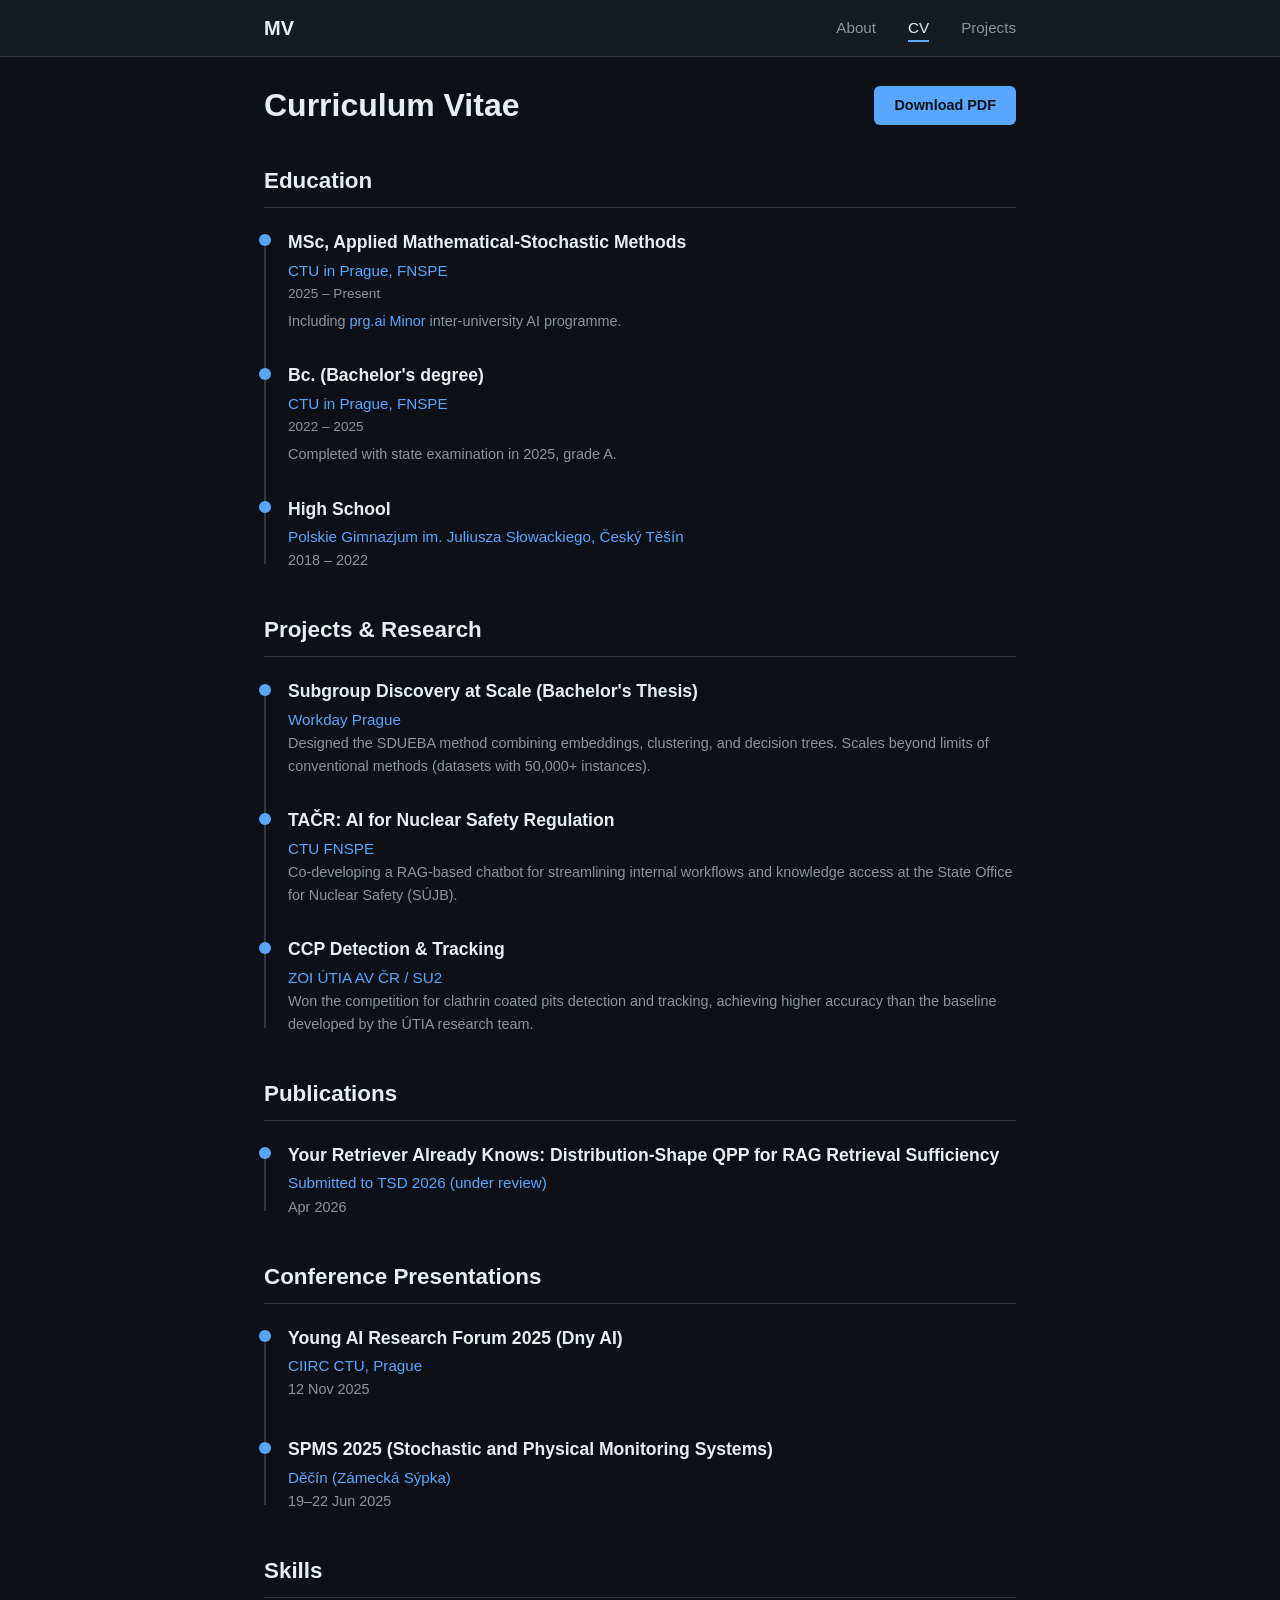
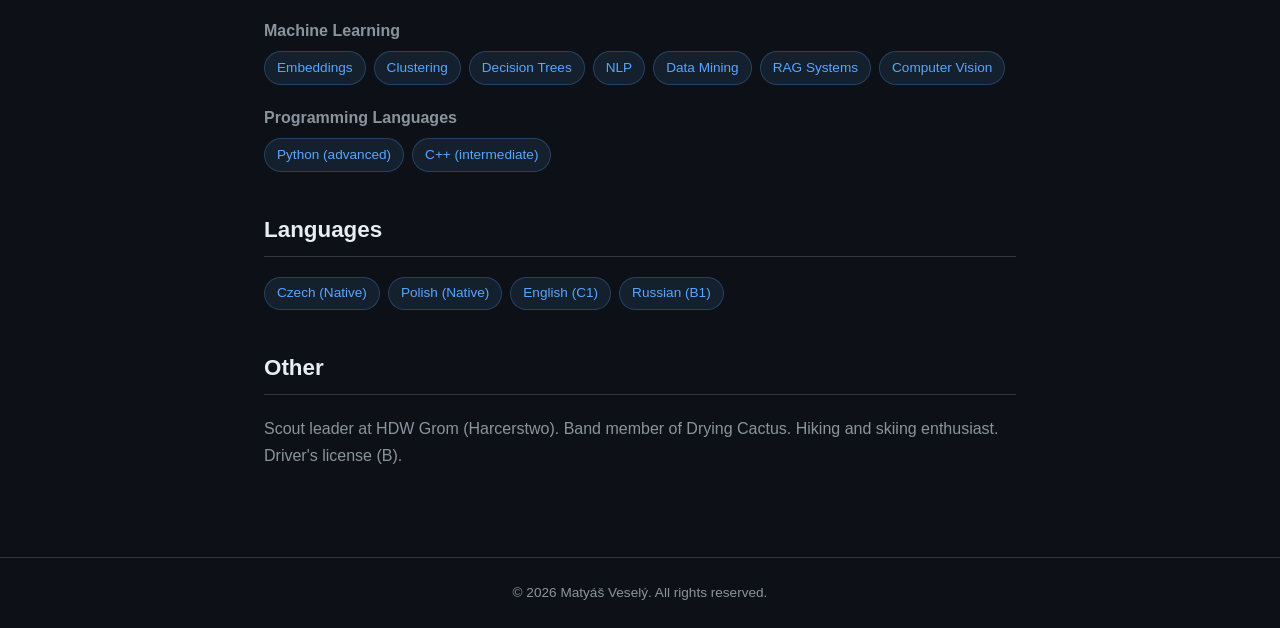
==== cv.html @ 3e8c8349 "Initial commit: personal website Static site with About, CV, and Projects pages. Includes news, a Pu" ====
<!DOCTYPE html>
<html lang="en">
<head>
    <meta charset="UTF-8">
    <meta name="viewport" content="width=device-width, initial-scale=1.0">
    <title>Maty&aacute;&scaron; Vesel&yacute; | CV</title>
    <link rel="stylesheet" href="css/style.css">
</head>
<body>
    <nav class="navbar">
        <div class="nav-container">
            <a href="index.html" class="nav-logo">MV</a>
            <button class="nav-toggle" aria-label="Toggle navigation">
                <span></span>
                <span></span>
                <span></span>
            </button>
            <ul class="nav-links">
                <li><a href="index.html">About</a></li>
                <li><a href="cv.html" class="active">CV</a></li>
                <li><a href="projects.html">Projects</a></li>
            </ul>
        </div>
    </nav>

    <main class="container">
        <div class="cv-header">
            <h1>Curriculum Vitae</h1>
            <a href="#" class="btn">Download PDF</a>
        </div>

        <section class="cv-section">
            <h2>Education</h2>
            <div class="timeline">
                <div class="timeline-item">
                    <div class="timeline-dot"></div>
                    <div class="timeline-content">
                        <h3>MSc, Applied Mathematical-Stochastic Methods</h3>
                        <p class="timeline-place">CTU in Prague, FNSPE</p>
                        <p class="timeline-date">2025 &ndash; Present</p>
                        <p>Including <a href="https://prg.ai/en/minor/">prg.ai Minor</a> inter-university AI programme.</p>
                    </div>
                </div>
                <div class="timeline-item">
                    <div class="timeline-dot"></div>
                    <div class="timeline-content">
                        <h3>Bc. (Bachelor's degree)</h3>
                        <p class="timeline-place">CTU in Prague, FNSPE</p>
                        <p class="timeline-date">2022 &ndash; 2025</p>
                        <p>Completed with state examination in 2025, grade A.</p>
                    </div>
                </div>
                <div class="timeline-item">
                    <div class="timeline-dot"></div>
                    <div class="timeline-content">
                        <h3>High School</h3>
                        <p class="timeline-place">Polskie Gimnazjum im. Juliusza S&#322;owackiego, &#268;esk&yacute; T&#283;&scaron;&iacute;n</p>
                        <p class="timeline-date">2018 &ndash; 2022</p>
                    </div>
                </div>
            </div>
        </section>

        <section class="cv-section">
            <h2>Projects &amp; Research</h2>
            <div class="timeline">
                <div class="timeline-item">
                    <div class="timeline-dot"></div>
                    <div class="timeline-content">
                        <h3>Subgroup Discovery at Scale (Bachelor's Thesis)</h3>
                        <p class="timeline-place">Workday Prague</p>
                        <p>Designed the SDUEBA method combining embeddings, clustering, and decision trees. Scales beyond limits of conventional methods (datasets with 50,000+ instances).</p>
                    </div>
                </div>
                <div class="timeline-item">
                    <div class="timeline-dot"></div>
                    <div class="timeline-content">
                        <h3>TA&#268;R: AI for Nuclear Safety Regulation</h3>
                        <p class="timeline-place">CTU FNSPE</p>
                        <p>Co-developing a RAG-based chatbot for streamlining internal workflows and knowledge access at the State Office for Nuclear Safety (S&Uacute;JB).</p>
                    </div>
                </div>
                <div class="timeline-item">
                    <div class="timeline-dot"></div>
                    <div class="timeline-content">
                        <h3>CCP Detection &amp; Tracking</h3>
                        <p class="timeline-place">ZOI &Uacute;TIA AV &#268;R / SU2</p>
                        <p>Won the competition for clathrin coated pits detection and tracking, achieving higher accuracy than the baseline developed by the &Uacute;TIA research team.</p>
                    </div>
                </div>
            </div>
        </section>

        <section class="cv-section">
            <h2>Publications</h2>
            <div class="timeline">
                <div class="timeline-item">
                    <div class="timeline-dot"></div>
                    <div class="timeline-content">
                        <h3>Your Retriever Already Knows: Distribution-Shape QPP for RAG Retrieval Sufficiency</h3>
                        <p class="timeline-place">Submitted to <a href="https://www.tsdconference.org/" target="_blank" rel="noopener">TSD 2026</a> (under review)</p>
                        <p class="timeline-date">Apr 2026</p>
                    </div>
                </div>
            </div>
        </section>

        <section class="cv-section">
            <h2>Conference Presentations</h2>
            <div class="timeline">
                <div class="timeline-item">
                    <div class="timeline-dot"></div>
                    <div class="timeline-content">
                        <h3>Young AI Research Forum 2025 (Dny AI)</h3>
                        <p class="timeline-place">CIIRC CTU, Prague</p>
                        <p class="timeline-date">12 Nov 2025</p>
                    </div>
                </div>
                <div class="timeline-item">
                    <div class="timeline-dot"></div>
                    <div class="timeline-content">
                        <h3>SPMS 2025 (Stochastic and Physical Monitoring Systems)</h3>
                        <p class="timeline-place">D&#283;&#269;&iacute;n (Z&aacute;meck&aacute; S&yacute;pka)</p>
                        <p class="timeline-date">19&ndash;22 Jun 2025</p>
                    </div>
                </div>
            </div>
        </section>

        <section class="cv-section">
            <h2>Skills</h2>
            <div class="skills-group">
                <h3>Machine Learning</h3>
                <div class="tags">
                    <span class="tag">Embeddings</span>
                    <span class="tag">Clustering</span>
                    <span class="tag">Decision Trees</span>
                    <span class="tag">NLP</span>
                    <span class="tag">Data Mining</span>
                    <span class="tag">RAG Systems</span>
                    <span class="tag">Computer Vision</span>
                </div>
            </div>
            <div class="skills-group">
                <h3>Programming Languages</h3>
                <div class="tags">
                    <span class="tag">Python (advanced)</span>
                    <span class="tag">C++ (intermediate)</span>
                </div>
            </div>
        </section>

        <section class="cv-section">
            <h2>Languages</h2>
            <div class="tags">
                <span class="tag">Czech (Native)</span>
                <span class="tag">Polish (Native)</span>
                <span class="tag">English (C1)</span>
                <span class="tag">Russian (B1)</span>
            </div>
        </section>

        <section class="cv-section">
            <h2>Other</h2>
            <p style="color: var(--text-muted); line-height: 1.7;">
                Scout leader at HDW Grom (Harcerstwo). Band member of Drying Cactus. Hiking and skiing enthusiast. Driver's license (B).
            </p>
        </section>
    </main>

    <footer>
        <div class="container">
            <p>&copy; 2026 Maty&aacute;&scaron; Vesel&yacute;. All rights reserved.</p>
        </div>
    </footer>

    <script src="js/main.js"></script>
</body>
</html>
---- css/style.css ----
/* ===== Reset & Base ===== */
*,
*::before,
*::after {
    margin: 0;
    padding: 0;
    box-sizing: border-box;
}

:root {
    --bg: #0d1117;
    --surface: #161b22;
    --text: #e6edf3;
    --text-muted: #8b949e;
    --accent: #58a6ff;
    --border: #30363d;
}

html {
    scroll-behavior: smooth;
}

body {
    font-family: -apple-system, BlinkMacSystemFont, "Segoe UI", Helvetica, Arial, sans-serif;
    background-color: var(--bg);
    color: var(--text);
    line-height: 1.6;
    min-height: 100vh;
    display: flex;
    flex-direction: column;
}

a {
    color: var(--accent);
    text-decoration: none;
    transition: opacity 0.2s;
}

a:hover {
    opacity: 0.8;
}

/* ===== Layout ===== */
.container {
    max-width: 800px;
    margin: 0 auto;
    padding: 0 1.5rem;
    width: 100%;
}

main.container {
    flex: 1;
    padding-top: 5rem;
    padding-bottom: 3rem;
}

/* ===== Navbar ===== */
.navbar {
    position: fixed;
    top: 0;
    left: 0;
    right: 0;
    background-color: var(--surface);
    border-bottom: 1px solid var(--border);
    z-index: 1000;
}

.nav-container {
    max-width: 800px;
    margin: 0 auto;
    padding: 0 1.5rem;
    display: flex;
    align-items: center;
    justify-content: space-between;
    height: 3.5rem;
}

.nav-logo {
    font-size: 1.25rem;
    font-weight: 700;
    color: var(--text);
}

.nav-logo:hover {
    opacity: 1;
    color: var(--accent);
}

.nav-links {
    display: flex;
    list-style: none;
    gap: 2rem;
}

.nav-links a {
    color: var(--text-muted);
    font-size: 0.95rem;
    padding: 0.25rem 0;
    border-bottom: 2px solid transparent;
    transition: color 0.2s, border-color 0.2s;
}

.nav-links a:hover,
.nav-links a.active {
    color: var(--text);
    opacity: 1;
}

.nav-links a.active {
    border-bottom-color: var(--accent);
}

/* Hamburger */
.nav-toggle {
    display: none;
    background: none;
    border: none;
    cursor: pointer;
    padding: 0.25rem;
    flex-direction: column;
    gap: 5px;
}

.nav-toggle span {
    display: block;
    width: 24px;
    height: 2px;
    background-color: var(--text);
    border-radius: 2px;
    transition: transform 0.3s, opacity 0.3s;
}

.nav-toggle.open span:nth-child(1) {
    transform: translateY(7px) rotate(45deg);
}

.nav-toggle.open span:nth-child(2) {
    opacity: 0;
}

.nav-toggle.open span:nth-child(3) {
    transform: translateY(-7px) rotate(-45deg);
}

/* ===== Profile (index) ===== */
.profile {
    text-align: center;
    padding: 2rem 0;
}

.profile-photo {
    margin-bottom: 1.5rem;
}

.photo-placeholder {
    width: 140px;
    height: 140px;
    border-radius: 50%;
    background-color: var(--surface);
    border: 3px solid var(--border);
    display: inline-flex;
    align-items: center;
    justify-content: center;
    font-size: 3rem;
    font-weight: 700;
    color: var(--accent);
}

.profile h1 {
    font-size: 2rem;
    margin-bottom: 0.25rem;
}

.tagline {
    color: var(--text-muted);
    font-size: 1.1rem;
    margin-bottom: 1.25rem;
}

.bio {
    max-width: 600px;
    margin: 0 auto 1.5rem;
    color: var(--text-muted);
    line-height: 1.7;
}

.contact-links {
    display: flex;
    justify-content: center;
    gap: 1.25rem;
}

.contact-links a {
    color: var(--text-muted);
    transition: color 0.2s;
}

.contact-links a:hover {
    color: var(--accent);
    opacity: 1;
}

/* ===== News (index) ===== */
.news {
    padding: 2rem 0;
    border-top: 1px solid var(--border);
}

.news h2 {
    font-size: 1.5rem;
    margin-bottom: 1.25rem;
}

.news-list {
    list-style: none;
}

.news-list li {
    display: flex;
    gap: 1rem;
    padding: 0.75rem 0;
    border-bottom: 1px solid var(--border);
}

.news-list li:last-child {
    border-bottom: none;
}

.news-date {
    color: var(--text-muted);
    font-size: 0.9rem;
    white-space: nowrap;
    min-width: 5.5rem;
}

.news-text {
    font-size: 0.95rem;
}

.news-img {
    display: block;
    max-width: 100%;
    margin-top: 0.75rem;
    border-radius: 8px;
    border: 1px solid var(--border);
}

/* ===== CV Page ===== */
.cv-header {
    display: flex;
    align-items: center;
    justify-content: space-between;
    margin-bottom: 2rem;
}

.cv-header h1 {
    font-size: 2rem;
}

.btn {
    display: inline-block;
    padding: 0.5rem 1.25rem;
    background-color: var(--accent);
    color: var(--bg);
    border-radius: 6px;
    font-weight: 600;
    font-size: 0.9rem;
    transition: opacity 0.2s;
}

.btn:hover {
    opacity: 0.85;
    color: var(--bg);
}

.cv-section {
    margin-bottom: 2.5rem;
}

.cv-section h2 {
    font-size: 1.4rem;
    margin-bottom: 1.25rem;
    padding-bottom: 0.5rem;
    border-bottom: 1px solid var(--border);
}

/* Timeline */
.timeline {
    position: relative;
    padding-left: 1.5rem;
}

.timeline::before {
    content: "";
    position: absolute;
    left: 0;
    top: 0.5rem;
    bottom: 0.5rem;
    width: 2px;
    background-color: var(--border);
}

.timeline-item {
    position: relative;
    padding-bottom: 1.75rem;
}

.timeline-item:last-child {
    padding-bottom: 0;
}

.timeline-dot {
    position: absolute;
    left: -1.5rem;
    top: 0.4rem;
    width: 12px;
    height: 12px;
    border-radius: 50%;
    background-color: var(--accent);
    transform: translateX(-5px);
}

.timeline-content h3 {
    font-size: 1.1rem;
    margin-bottom: 0.15rem;
}

.timeline-place {
    color: var(--accent);
    font-size: 0.95rem;
}

.timeline-date {
    color: var(--text-muted);
    font-size: 0.85rem;
    margin-bottom: 0.35rem;
}

.timeline-content p:last-child {
    color: var(--text-muted);
    font-size: 0.9rem;
    line-height: 1.6;
}

/* Skills */
.skills-group {
    margin-bottom: 1.25rem;
}

.skills-group h3 {
    font-size: 1rem;
    margin-bottom: 0.5rem;
    color: var(--text-muted);
}

.tags {
    display: flex;
    flex-wrap: wrap;
    gap: 0.5rem;
}

.tag {
    display: inline-block;
    padding: 0.3rem 0.75rem;
    background-color: rgba(88, 166, 255, 0.1);
    color: var(--accent);
    border: 1px solid rgba(88, 166, 255, 0.25);
    border-radius: 20px;
    font-size: 0.85rem;
}

/* ===== Projects Page ===== */
.projects-grid {
    display: grid;
    grid-template-columns: repeat(2, 1fr);
    gap: 1.25rem;
    margin-top: 1.5rem;
}

.project-card {
    background-color: var(--surface);
    border: 1px solid var(--border);
    border-radius: 8px;
    padding: 1.5rem;
    display: flex;
    flex-direction: column;
    transition: border-color 0.2s;
}

.project-card:hover {
    border-color: var(--accent);
}

.project-card h3 {
    font-size: 1.1rem;
    margin-bottom: 0.5rem;
}

.project-card p {
    color: var(--text-muted);
    font-size: 0.9rem;
    line-height: 1.6;
    margin-bottom: 1rem;
    flex: 1;
}

.project-card .tags {
    margin-bottom: 1rem;
}

.project-link {
    display: inline-flex;
    align-items: center;
    gap: 0.4rem;
    font-size: 0.9rem;
    margin-top: auto;
}

/* ===== Footer ===== */
footer {
    border-top: 1px solid var(--border);
    padding: 1.5rem 0;
    text-align: center;
    color: var(--text-muted);
    font-size: 0.85rem;
}

/* ===== Responsive ===== */
@media (max-width: 640px) {
    .nav-toggle {
        display: flex;
    }

    .nav-links {
        display: none;
        position: absolute;
        top: 3.5rem;
        left: 0;
        right: 0;
        background-color: var(--surface);
        border-bottom: 1px solid var(--border);
        flex-direction: column;
        padding: 1rem 1.5rem;
        gap: 0;
    }

    .nav-links.open {
        display: flex;
    }

    .nav-links li {
        padding: 0.6rem 0;
    }

    .nav-links a {
        border-bottom: none;
    }

    .projects-grid {
        grid-template-columns: 1fr;
    }

    .cv-header {
        flex-direction: column;
        align-items: flex-start;
        gap: 1rem;
    }

    .news-list li {
        flex-direction: column;
        gap: 0.25rem;
    }

    .profile h1 {
        font-size: 1.6rem;
    }
}
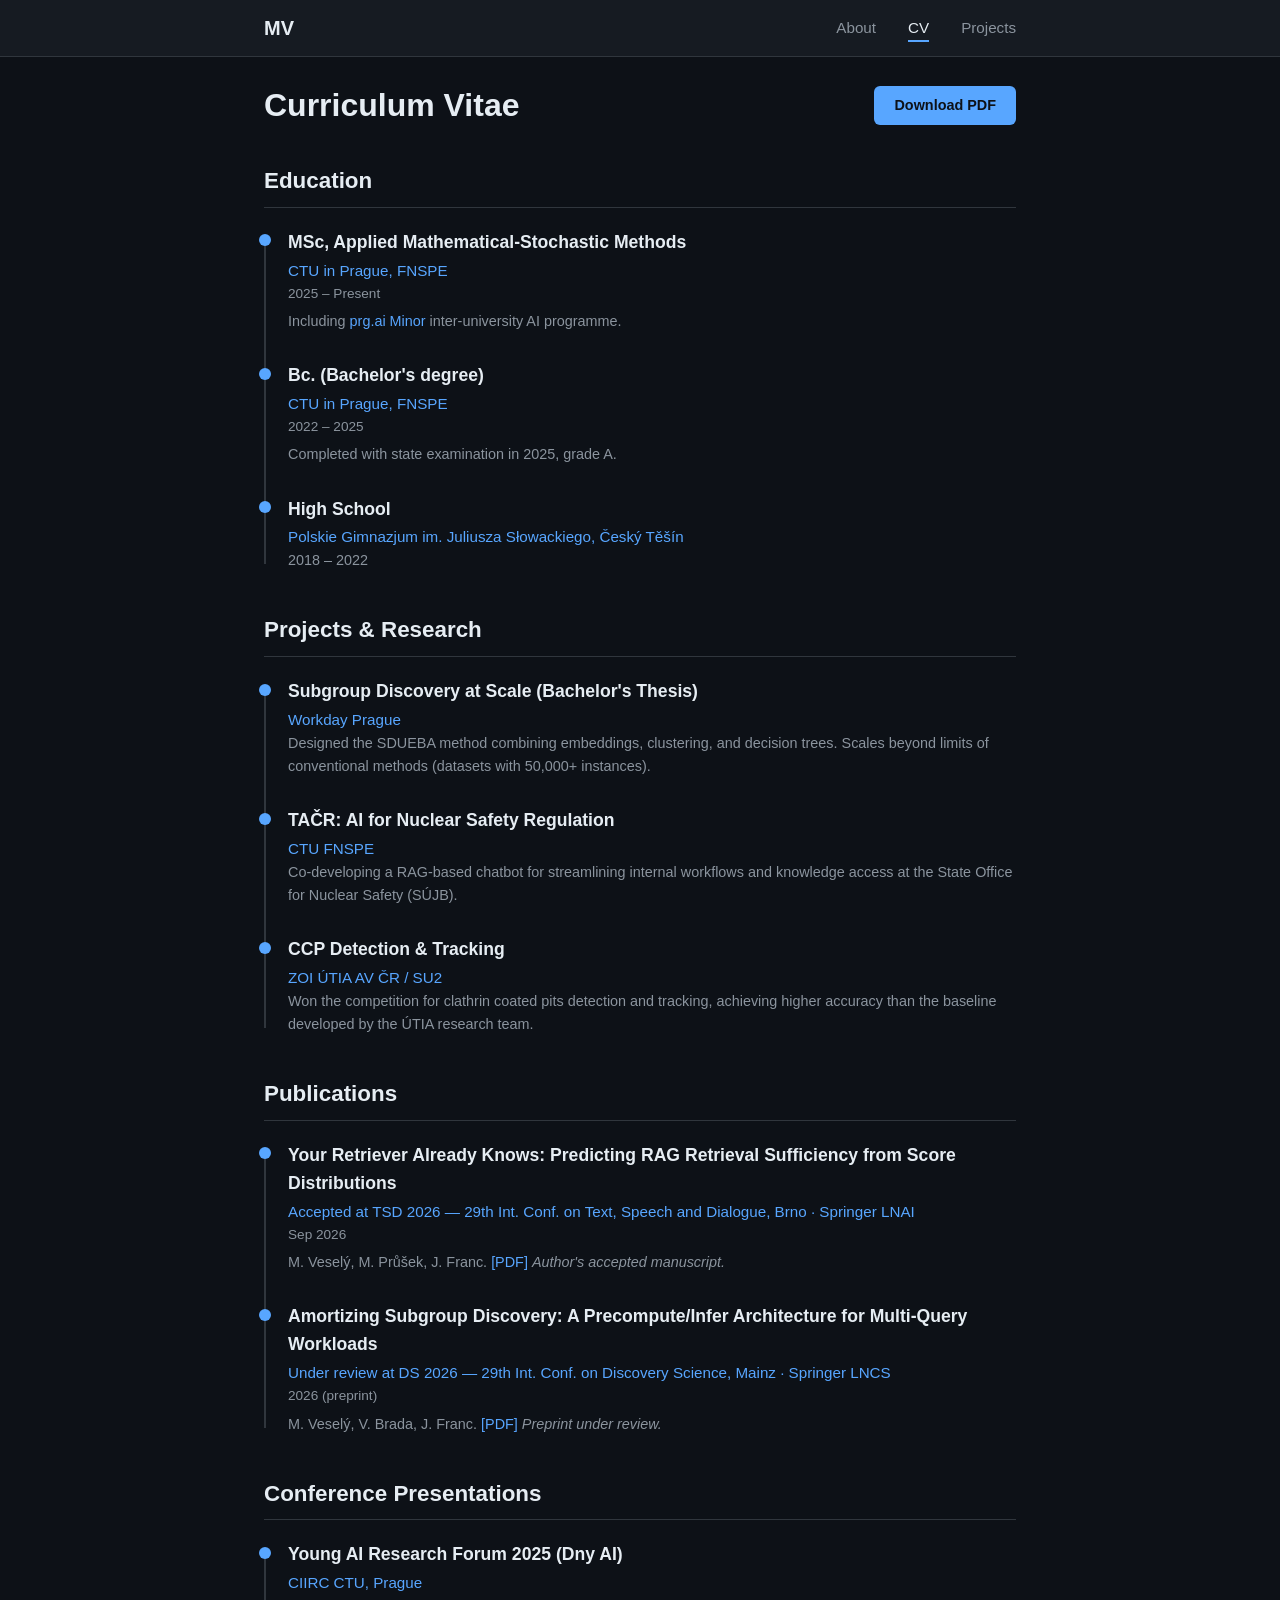
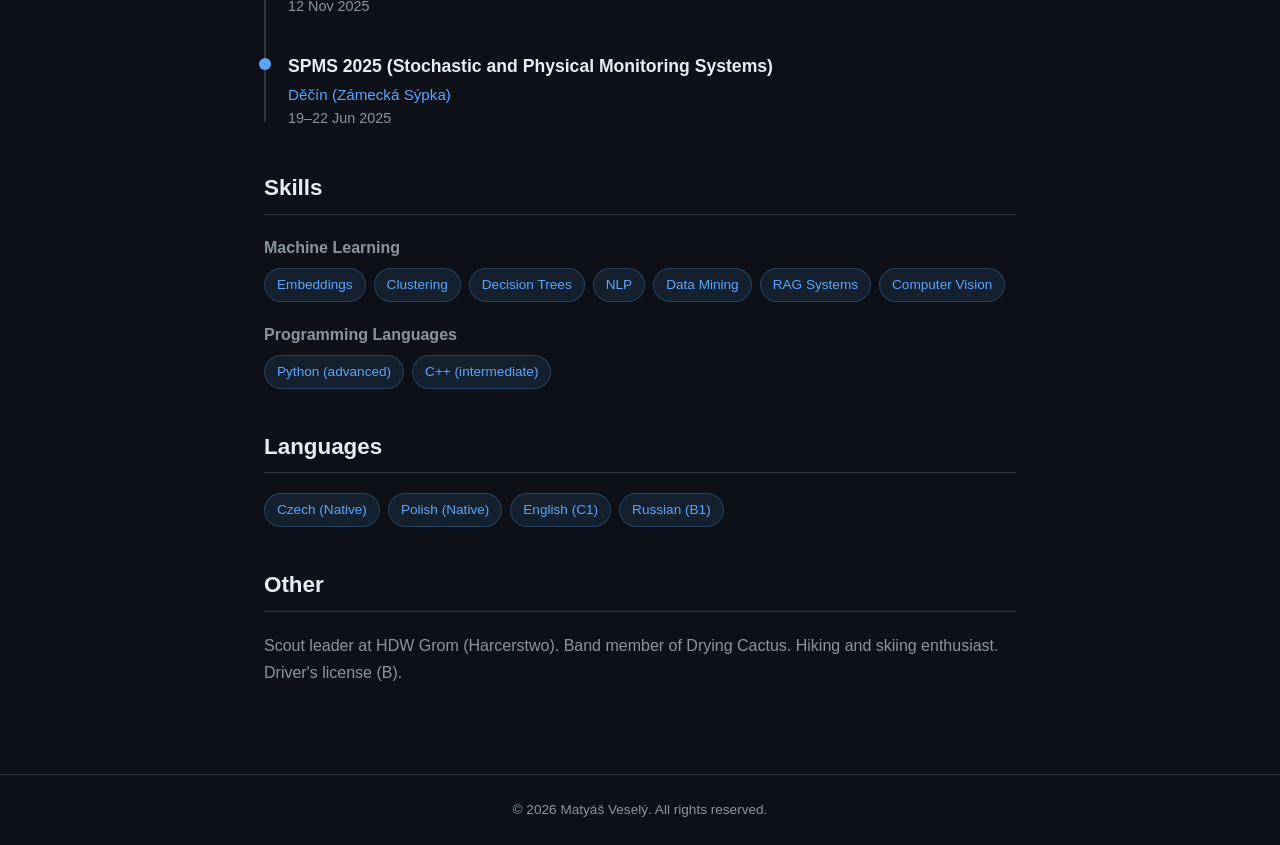
==== commit bcf315ae: "Add TSD 2026 and DS 2026 publications - CV: update TSD entry to accepted title/venue (Springer LNAI)" ====
--- a/cv.html
+++ b/cv.html
@@ -97,9 +97,19 @@
                 <div class="timeline-item">
                     <div class="timeline-dot"></div>
                     <div class="timeline-content">
-                        <h3>Your Retriever Already Knows: Distribution-Shape QPP for RAG Retrieval Sufficiency</h3>
-                        <p class="timeline-place">Submitted to <a href="https://www.tsdconference.org/" target="_blank" rel="noopener">TSD 2026</a> (under review)</p>
-                        <p class="timeline-date">Apr 2026</p>
+                        <h3>Your Retriever Already Knows: Predicting RAG Retrieval Sufficiency from Score Distributions</h3>
+                        <p class="timeline-place">Accepted at <a href="https://www.tsdconference.org/tsd2026/" target="_blank" rel="noopener">TSD 2026</a> &mdash; 29th Int. Conf. on Text, Speech and Dialogue, Brno &middot; Springer LNAI</p>
+                        <p class="timeline-date">Sep 2026</p>
+                        <p>M. Vesel&yacute;, M. Pr&uring;&scaron;ek, J. Franc. <a href="assets/tsd2026-retriever-qpp-manuscript.pdf" target="_blank" rel="noopener">[PDF]</a> <span style="font-style: italic;">Author's accepted manuscript.</span></p>
+                    </div>
+                </div>
+                <div class="timeline-item">
+                    <div class="timeline-dot"></div>
+                    <div class="timeline-content">
+                        <h3>Amortizing Subgroup Discovery: A Precompute/Infer Architecture for Multi-Query Workloads</h3>
+                        <p class="timeline-place">Under review at <a href="https://discovery-science.org/" target="_blank" rel="noopener">DS 2026</a> &mdash; 29th Int. Conf. on Discovery Science, Mainz &middot; Springer LNCS</p>
+                        <p class="timeline-date">2026 (preprint)</p>
+                        <p>M. Vesel&yacute;, V. Brada, J. Franc. <a href="assets/ds2026-amortizing-subgroup-discovery.pdf" target="_blank" rel="noopener">[PDF]</a> <span style="font-style: italic;">Preprint under review.</span></p>
                     </div>
                 </div>
             </div>
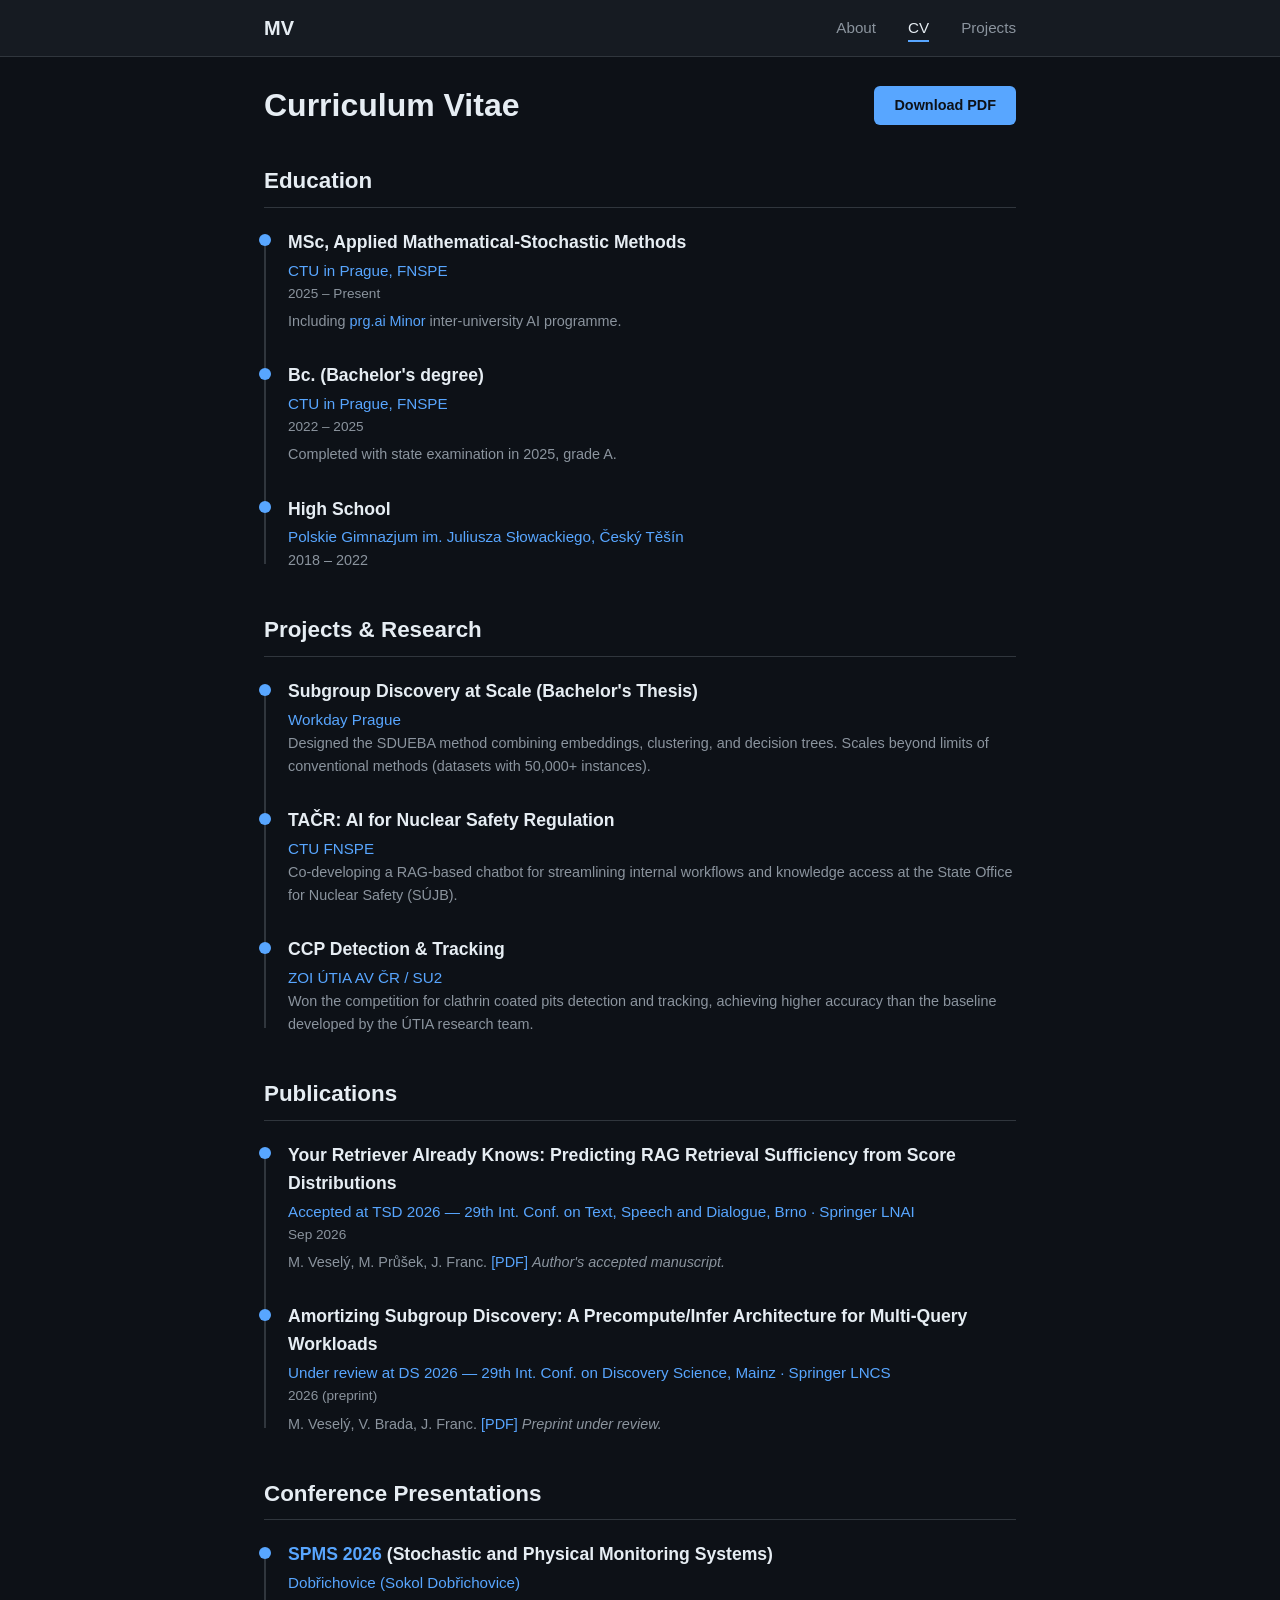
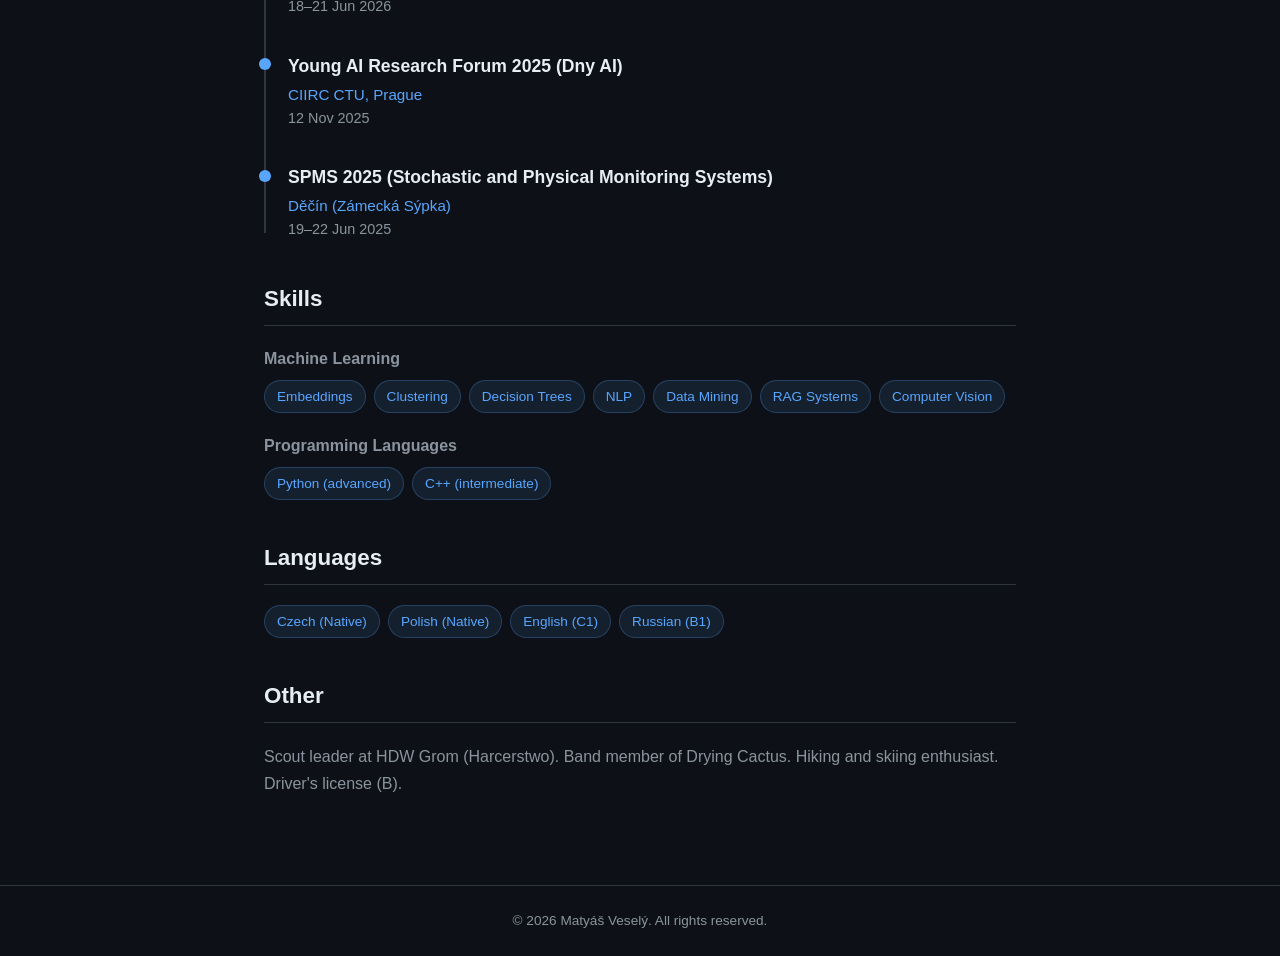
==== commit a2eef2e9: "Expand project cards, add SPMS 2026 talk, remove LinkedIn placeholder - projects.html: enrich SDUEBA" ====
--- a/cv.html
+++ b/cv.html
@@ -121,6 +121,14 @@
                 <div class="timeline-item">
                     <div class="timeline-dot"></div>
                     <div class="timeline-content">
+                        <h3><a href="https://indico.fjfi.cvut.cz/event/535/" target="_blank" rel="noopener">SPMS 2026</a> (Stochastic and Physical Monitoring Systems)</h3>
+                        <p class="timeline-place">Dob&#345;ichovice (Sokol Dob&#345;ichovice)</p>
+                        <p class="timeline-date">18&ndash;21 Jun 2026</p>
+                    </div>
+                </div>
+                <div class="timeline-item">
+                    <div class="timeline-dot"></div>
+                    <div class="timeline-content">
                         <h3>Young AI Research Forum 2025 (Dny AI)</h3>
                         <p class="timeline-place">CIIRC CTU, Prague</p>
                         <p class="timeline-date">12 Nov 2025</p>
--- a/css/style.css
+++ b/css/style.css
@@ -416,6 +416,17 @@
     margin-top: auto;
 }
 
+.project-links {
+    display: flex;
+    flex-wrap: wrap;
+    gap: 0.35rem 1.1rem;
+    margin-top: auto;
+}
+
+.project-links .project-link {
+    margin-top: 0;
+}
+
 /* ===== Footer ===== */
 footer {
     border-top: 1px solid var(--border);
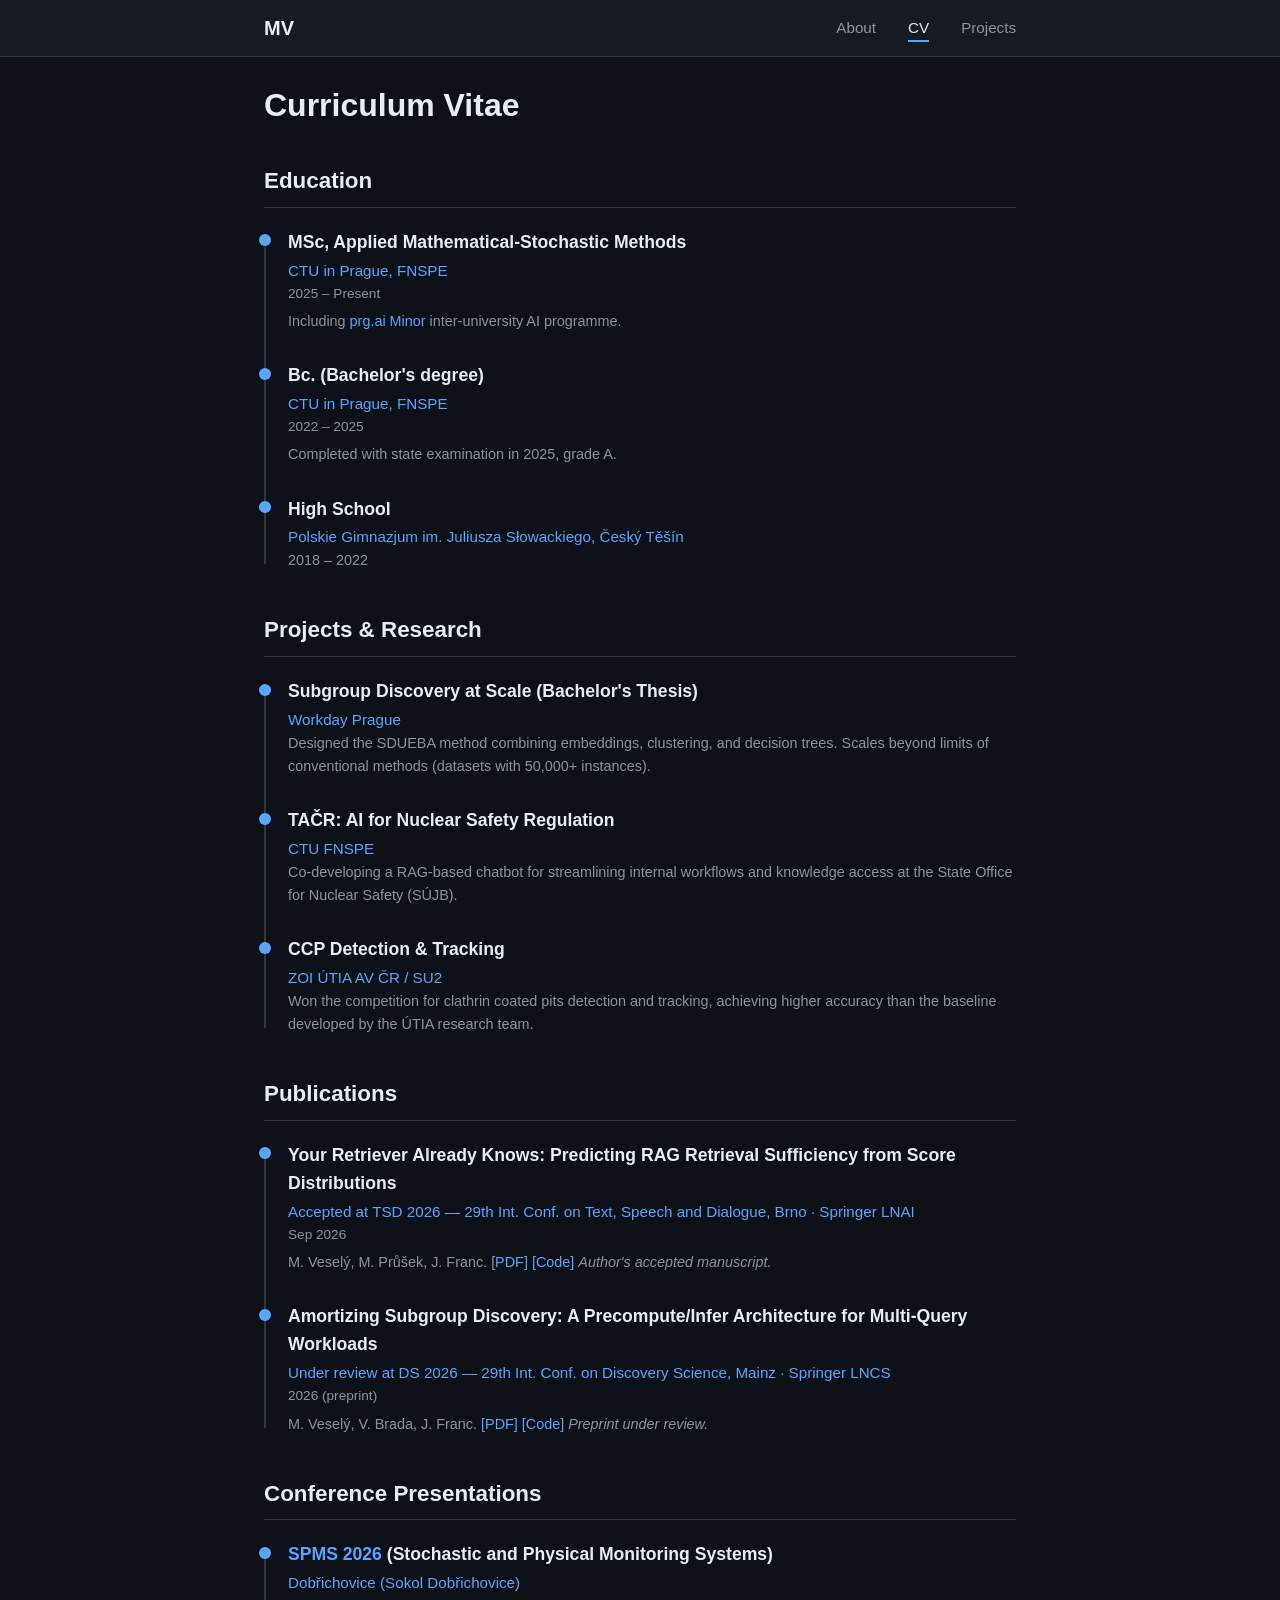
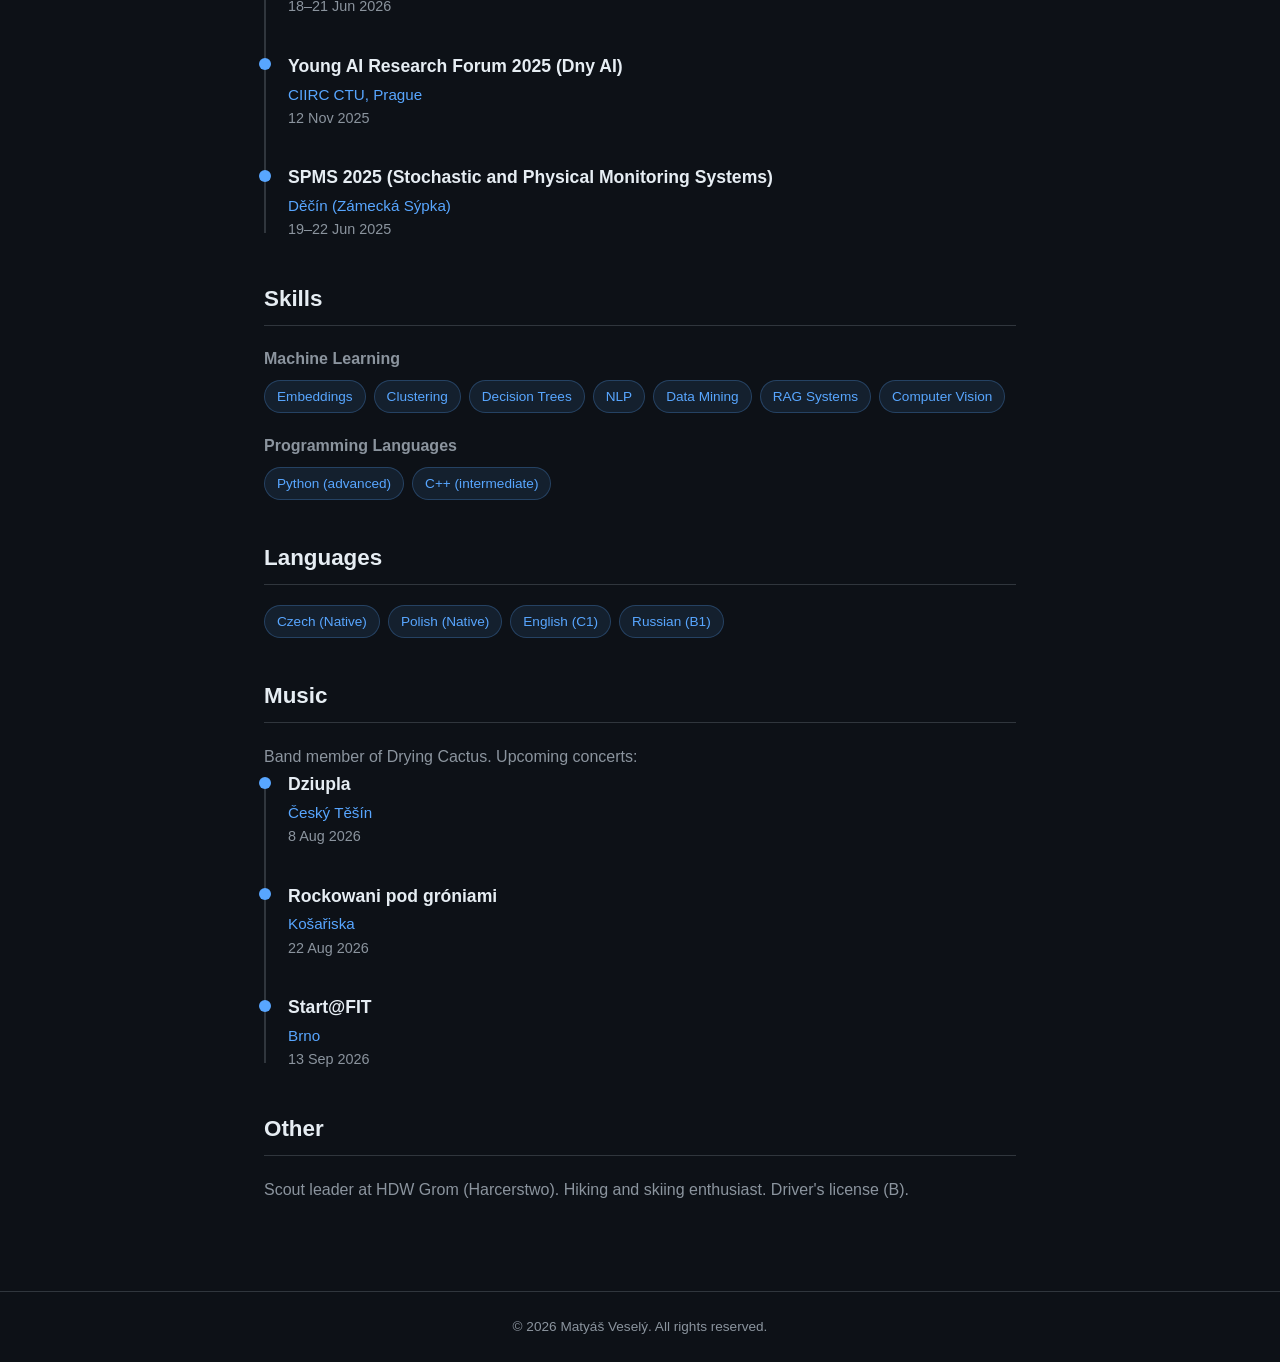
==== commit 78dd7b82: "Add upcoming concerts section, code links, drop dead PDF button - New Music section on the CV with t" ====
--- a/cv.html
+++ b/cv.html
@@ -26,7 +26,6 @@
     <main class="container">
         <div class="cv-header">
             <h1>Curriculum Vitae</h1>
-            <a href="#" class="btn">Download PDF</a>
         </div>
 
         <section class="cv-section">
@@ -100,7 +99,7 @@
                         <h3>Your Retriever Already Knows: Predicting RAG Retrieval Sufficiency from Score Distributions</h3>
                         <p class="timeline-place">Accepted at <a href="https://www.tsdconference.org/tsd2026/" target="_blank" rel="noopener">TSD 2026</a> &mdash; 29th Int. Conf. on Text, Speech and Dialogue, Brno &middot; Springer LNAI</p>
                         <p class="timeline-date">Sep 2026</p>
-                        <p>M. Vesel&yacute;, M. Pr&uring;&scaron;ek, J. Franc. <a href="assets/tsd2026-retriever-qpp-manuscript.pdf" target="_blank" rel="noopener">[PDF]</a> <span style="font-style: italic;">Author's accepted manuscript.</span></p>
+                        <p>M. Vesel&yacute;, M. Pr&uring;&scaron;ek, J. Franc. <a href="assets/tsd2026-retriever-qpp-manuscript.pdf" target="_blank" rel="noopener">[PDF]</a> <a href="https://github.com/veselm73/rag-confidence" target="_blank" rel="noopener">[Code]</a> <span style="font-style: italic;">Author's accepted manuscript.</span></p>
                     </div>
                 </div>
                 <div class="timeline-item">
@@ -109,7 +108,7 @@
                         <h3>Amortizing Subgroup Discovery: A Precompute/Infer Architecture for Multi-Query Workloads</h3>
                         <p class="timeline-place">Under review at <a href="https://discovery-science.org/" target="_blank" rel="noopener">DS 2026</a> &mdash; 29th Int. Conf. on Discovery Science, Mainz &middot; Springer LNCS</p>
                         <p class="timeline-date">2026 (preprint)</p>
-                        <p>M. Vesel&yacute;, V. Brada, J. Franc. <a href="assets/ds2026-amortizing-subgroup-discovery.pdf" target="_blank" rel="noopener">[PDF]</a> <span style="font-style: italic;">Preprint under review.</span></p>
+                        <p>M. Vesel&yacute;, V. Brada, J. Franc. <a href="assets/ds2026-amortizing-subgroup-discovery.pdf" target="_blank" rel="noopener">[PDF]</a> <a href="https://github.com/veselm73/sdueba-lib" target="_blank" rel="noopener">[Code]</a> <span style="font-style: italic;">Preprint under review.</span></p>
                     </div>
                 </div>
             </div>
@@ -179,9 +178,42 @@
         </section>
 
         <section class="cv-section">
+            <h2>Music</h2>
+            <p style="color: var(--text-muted); line-height: 1.7;">
+                Band member of Drying Cactus. Upcoming concerts:
+            </p>
+            <div class="timeline">
+                <div class="timeline-item">
+                    <div class="timeline-dot"></div>
+                    <div class="timeline-content">
+                        <h3>Dziupla</h3>
+                        <p class="timeline-place">&#268;esk&yacute; T&#283;&scaron;&iacute;n</p>
+                        <p class="timeline-date">8 Aug 2026</p>
+                    </div>
+                </div>
+                <div class="timeline-item">
+                    <div class="timeline-dot"></div>
+                    <div class="timeline-content">
+                        <h3>Rockowani pod gr&oacute;niami</h3>
+                        <p class="timeline-place">Ko&scaron;a&#345;iska</p>
+                        <p class="timeline-date">22 Aug 2026</p>
+                    </div>
+                </div>
+                <div class="timeline-item">
+                    <div class="timeline-dot"></div>
+                    <div class="timeline-content">
+                        <h3>Start@FIT</h3>
+                        <p class="timeline-place">Brno</p>
+                        <p class="timeline-date">13 Sep 2026</p>
+                    </div>
+                </div>
+            </div>
+        </section>
+
+        <section class="cv-section">
             <h2>Other</h2>
             <p style="color: var(--text-muted); line-height: 1.7;">
-                Scout leader at HDW Grom (Harcerstwo). Band member of Drying Cactus. Hiking and skiing enthusiast. Driver's license (B).
+                Scout leader at HDW Grom (Harcerstwo). Hiking and skiing enthusiast. Driver's license (B).
             </p>
         </section>
     </main>
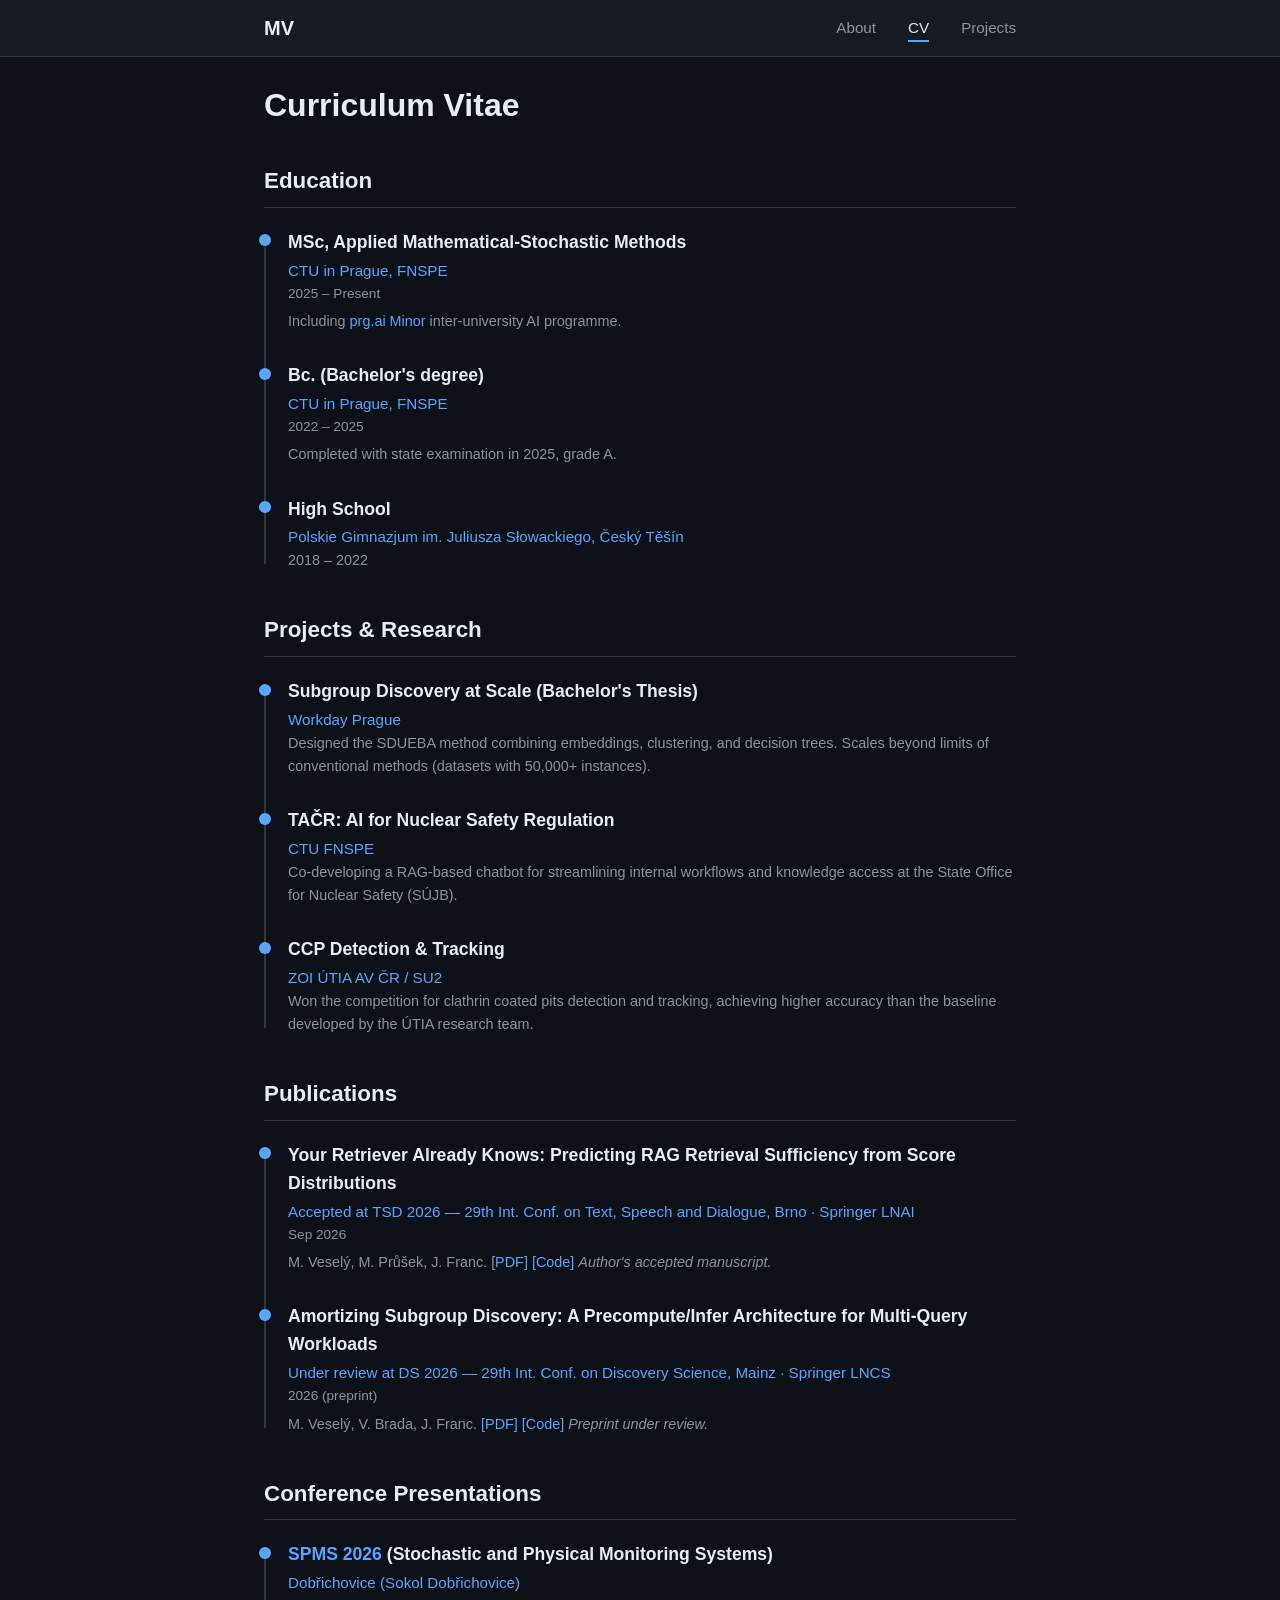
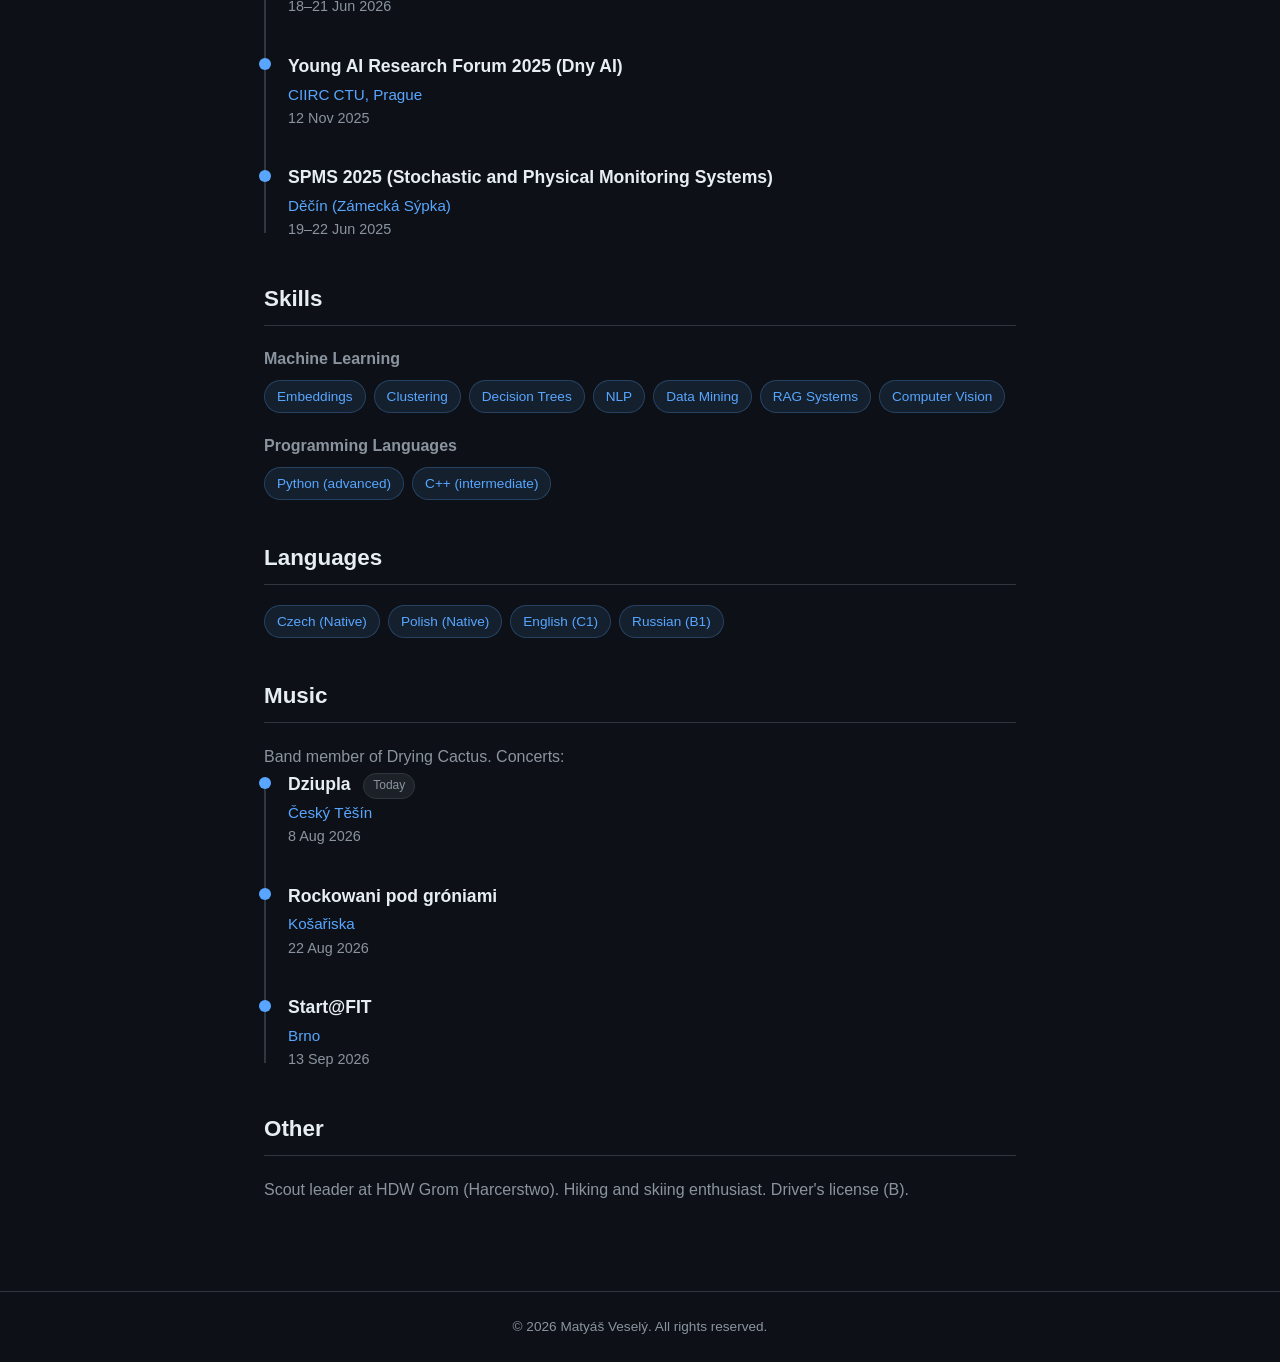
==== commit d3247644: "Flag concert status in CV Music section Add a .timeline-badge pill and .is-past modifier (dimmed dot" ====
--- a/cv.html
+++ b/cv.html
@@ -180,13 +180,13 @@
         <section class="cv-section">
             <h2>Music</h2>
             <p style="color: var(--text-muted); line-height: 1.7;">
-                Band member of Drying Cactus. Upcoming concerts:
+                Band member of Drying Cactus. Concerts:
             </p>
             <div class="timeline">
                 <div class="timeline-item">
                     <div class="timeline-dot"></div>
                     <div class="timeline-content">
-                        <h3>Dziupla</h3>
+                        <h3>Dziupla <span class="timeline-badge">Today</span></h3>
                         <p class="timeline-place">&#268;esk&yacute; T&#283;&scaron;&iacute;n</p>
                         <p class="timeline-date">8 Aug 2026</p>
                     </div>
--- a/css/style.css
+++ b/css/style.css
@@ -342,6 +342,28 @@
     line-height: 1.6;
 }
 
+.timeline-badge {
+    display: inline-block;
+    margin-left: 0.5rem;
+    padding: 0.15rem 0.55rem;
+    border: 1px solid var(--border);
+    border-radius: 20px;
+    background-color: rgba(139, 148, 158, 0.12);
+    color: var(--text-muted);
+    font-size: 0.75rem;
+    font-weight: 500;
+    vertical-align: middle;
+}
+
+.timeline-item.is-past .timeline-dot {
+    background-color: var(--border);
+}
+
+.timeline-item.is-past .timeline-content h3,
+.timeline-item.is-past .timeline-place {
+    opacity: 0.6;
+}
+
 /* Skills */
 .skills-group {
     margin-bottom: 1.25rem;
